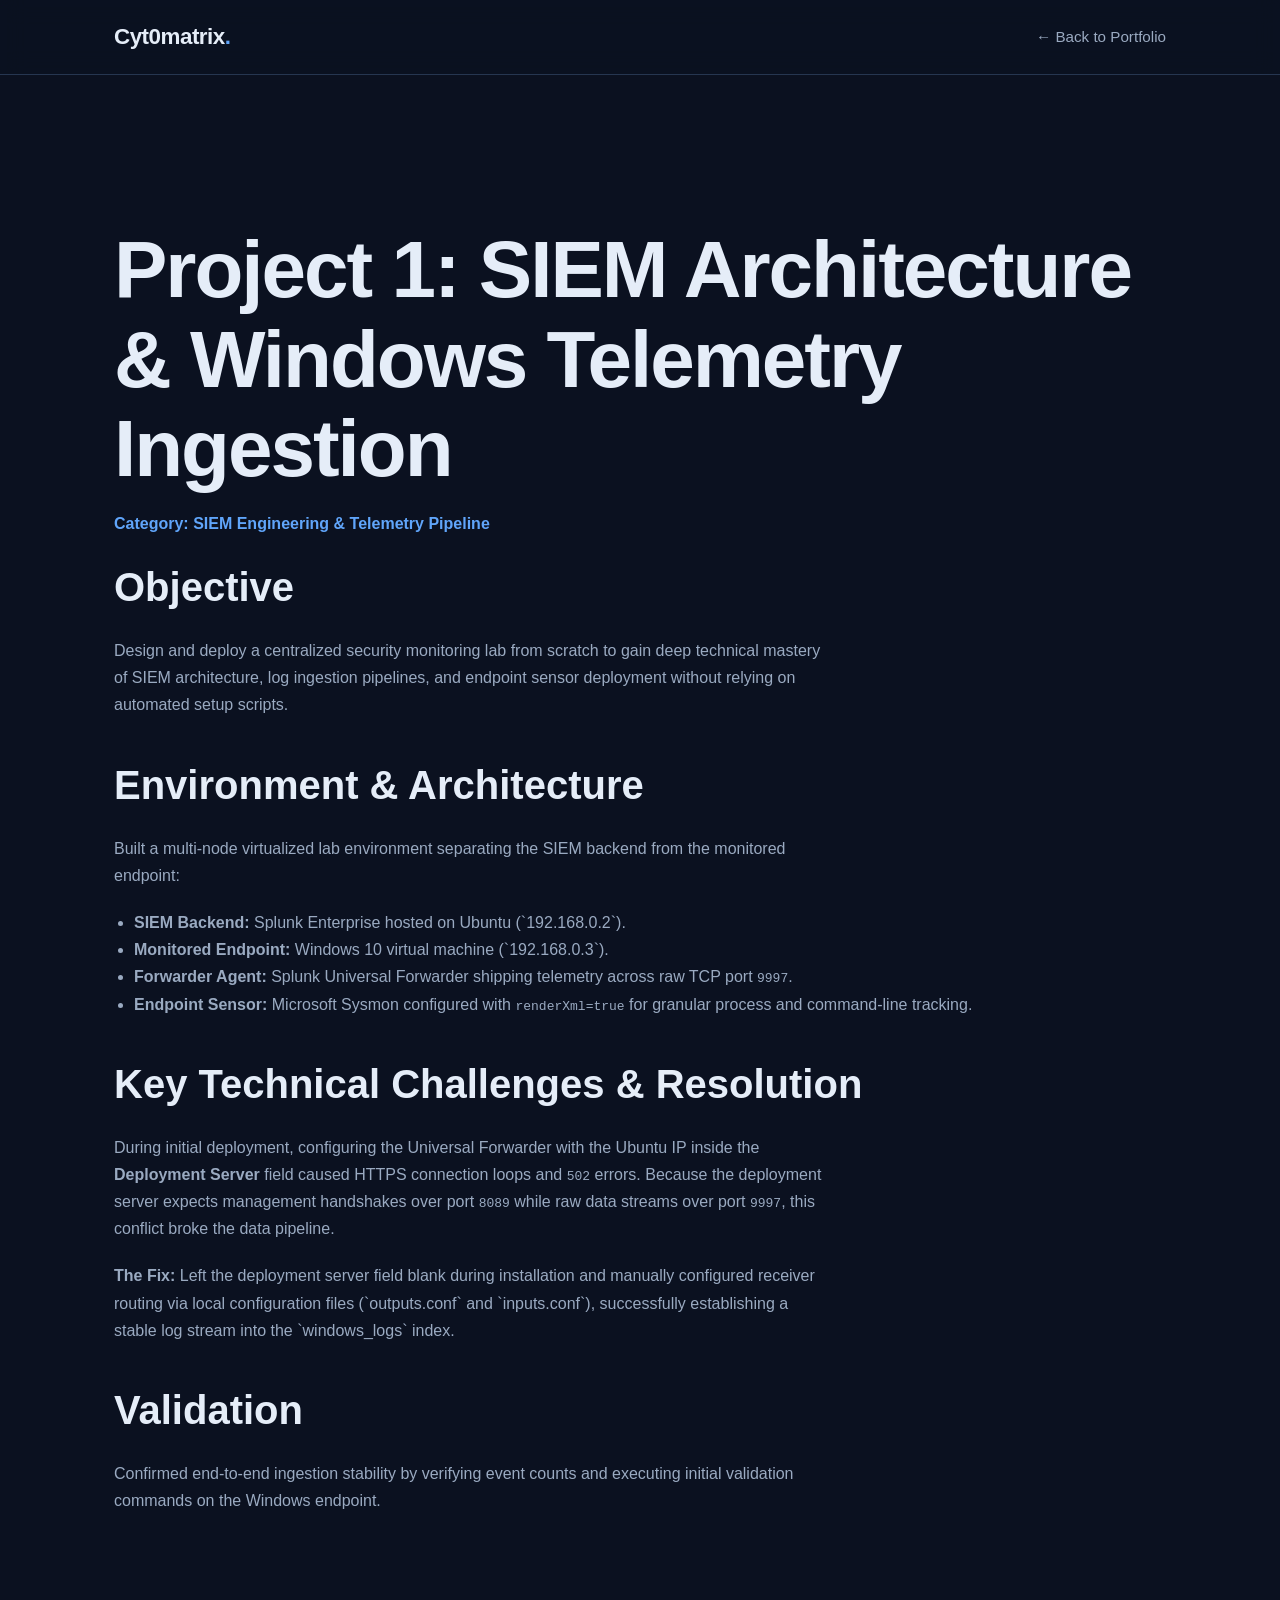
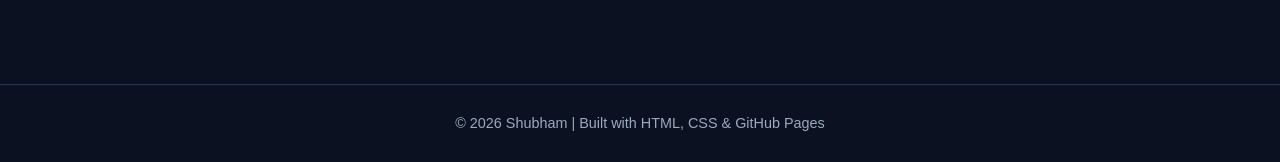
==== projects/project1.html @ 797681f8 "Rename project1.html.txt to project1.html" ====
<!DOCTYPE html>
<html lang="en">
<head>
    <meta charset="UTF-8">
    <meta name="viewport" content="width=device-width, initial-scale=1.0">
    <title>Project 1: SIEM Architecture | Cyt0matrix Portfolio</title>
    <link rel="stylesheet" href="../style.css">
</head>
<body>
    <header>
        <nav>
            <a href="../index.html" class="logo">Cyt0matrix<span>.</span></a>
            <ul>
                <li><a href="../index.html#projects">&larr; Back to Portfolio</a></li>
            </ul>
        </nav>
    </header>

    <main style="padding-top: 60px; padding-bottom: 60px;">
        <section>
            <h1>Project 1: SIEM Architecture & Windows Telemetry Ingestion</h1>
            <p style="color: var(--accent); font-weight: bold; margin-bottom: 24px;">Category: SIEM Engineering & Telemetry Pipeline</p>
            
            <h2>Objective</h2>
            <p>
                Design and deploy a centralized security monitoring lab from scratch to gain deep technical mastery of SIEM architecture, log ingestion pipelines, and endpoint sensor deployment without relying on automated setup scripts.
            </p>

            <h2 style="margin-top: 40px;">Environment & Architecture</h2>
            <p>
                Built a multi-node virtualized lab environment separating the SIEM backend from the monitored endpoint:
            </p>
            <ul style="color: var(--muted); margin-left: 20px; margin-bottom: 20px;">
                <li><strong>SIEM Backend:</strong> Splunk Enterprise hosted on Ubuntu (`192.168.0.2`).</li>
                <li><strong>Monitored Endpoint:</strong> Windows 10 virtual machine (`192.168.0.3`).</li>
                <li><strong>Forwarder Agent:</strong> Splunk Universal Forwarder shipping telemetry across raw TCP port <code>9997</code>.</li>
                <li><strong>Endpoint Sensor:</strong> Microsoft Sysmon configured with <code>renderXml=true</code> for granular process and command-line tracking.</li>
            </ul>

            <h2 style="margin-top: 40px;">Key Technical Challenges & Resolution</h2>
            <p>
                During initial deployment, configuring the Universal Forwarder with the Ubuntu IP inside the <strong>Deployment Server</strong> field caused HTTPS connection loops and <code>502</code> errors. Because the deployment server expects management handshakes over port <code>8089</code> while raw data streams over port <code>9997</code>, this conflict broke the data pipeline.
            </p>
            <p>
                <strong>The Fix:</strong> Left the deployment server field blank during installation and manually configured receiver routing via local configuration files (`outputs.conf` and `inputs.conf`), successfully establishing a stable log stream into the `windows_logs` index.
            </p>

            <h2 style="margin-top: 40px;">Validation</h2>
            <p>
                Confirmed end-to-end ingestion stability by verifying event counts and executing initial validation commands on the Windows endpoint.
            </p>
        </section>
    </main>

    <footer>
        <p>&copy; 2026 Shubham | Built with HTML, CSS &amp; GitHub Pages</p>
    </footer>
</body>
</html>
---- style.css ----
/* ========================================
   CYT0MATRIX | SOC ANALYST PORTFOLIO
   ======================================== */

:root {
    --background: #0b1120;
    --surface: #111b2e;
    --surface-light: #17243a;
    --text: #e5edf8;
    --muted: #9aaac1;
    --accent: #60a5fa;
    --accent-hover: #93c5fd;
    --border: #263650;
    --max-width: 1100px;
}

* {
    margin: 0;
    padding: 0;
    box-sizing: border-box;
    scroll-behavior: smooth;
}

body {
    background: var(--background);
    color: var(--text);
    font-family: Arial, Helvetica, sans-serif;
    line-height: 1.7;
}

a {
    color: var(--accent);
    text-decoration: none;
    transition: color 0.2s ease;
}

a:hover {
    color: var(--accent-hover);
}

header {
    position: sticky;
    top: 0;
    z-index: 100;
    background: rgba(11, 17, 32, 0.94);
    border-bottom: 1px solid var(--border);
    backdrop-filter: blur(12px);
}

nav {
    max-width: var(--max-width);
    margin: auto;
    padding: 18px 24px;
    display: flex;
    justify-content: space-between;
    align-items: center;
    gap: 24px;
}

.logo {
    color: var(--text);
    font-size: 1.4rem;
    font-weight: 800;
    letter-spacing: -0.5px;
}

.logo span {
    color: var(--accent);
}

nav ul {
    display: flex;
    list-style: none;
    gap: 26px;
}

nav ul a {
    color: var(--muted);
    font-size: 0.95rem;
}

nav ul a:hover {
    color: var(--accent);
}

main {
    max-width: var(--max-width);
    margin: auto;
    padding: 0 24px;
}

section {
    padding: 90px 0;
    scroll-margin-top: 75px;
}

#home {
    min-height: 80vh;
    display: flex;
    flex-direction: column;
    align-items: flex-start;
    justify-content: center;
}

#home > p:first-child {
    color: var(--accent);
    font-size: 0.85rem;
    font-weight: bold;
    letter-spacing: 3px;
    margin-bottom: 18px;
}

h1 {
    font-size: clamp(2.8rem, 7vw, 5rem);
    line-height: 1.12;
    letter-spacing: -2px;
    margin-bottom: 16px;
}

h2 {
    font-size: clamp(1.8rem, 4vw, 2.5rem);
    line-height: 1.3;
    margin-bottom: 24px;
}

#home h2 {
    color: var(--accent);
    font-size: clamp(1.15rem, 3vw, 1.65rem);
    margin-bottom: 20px;
}

section > p,
#home > p:not(:first-child) {
    color: var(--muted);
    max-width: 720px;
    margin-bottom: 20px;
}

#home > p:not(:first-child) {
    font-size: 1.08rem;
}

#home > a {
    display: inline-block;
    margin: 18px 12px 0 0;
    padding: 11px 20px;
    border: 1px solid var(--accent);
    border-radius: 6px;
    font-weight: bold;
}

#home > a:first-of-type {
    background: var(--accent);
    color: var(--background);
}

#home > a:first-of-type:hover {
    background: var(--accent-hover);
}

#about,
#projects,
#skills,
#contact {
    border-top: 1px solid var(--border);
}

article {
    background: var(--surface);
    border: 1px solid var(--border);
    border-radius: 10px;
    padding: 26px;
    margin-top: 20px;
    transition: transform 0.2s ease, border-color 0.2s ease;
}

article:hover {
    transform: translateY(-4px);
    border-color: var(--accent);
}

article h3,
#skills h3 {
    margin-bottom: 10px;
    color: var(--text);
}

article p {
    color: var(--muted);
    margin-bottom: 14px;
}

article span {
    display: inline-block;
    color: var(--accent);
    background: var(--surface-light);
    border-radius: 4px;
    padding: 4px 10px;
    font-size: 0.85rem;
}

#skills h3 {
    margin-top: 26px;
}

#skills h3:first-of-type {
    margin-top: 0;
}

#skills p {
    color: var(--muted);
}

#contact a {
    display: inline-block;
    margin-top: 10px;
    padding: 10px 18px;
    border: 1px solid var(--accent);
    border-radius: 6px;
}

footer {
    border-top: 1px solid var(--border);
    text-align: center;
    padding: 26px 20px;
    color: var(--muted);
    font-size: 0.9rem;
}

/* Responsive layout for phones and small screens */

@media (max-width: 650px) {
    nav {
        flex-direction: column;
        gap: 12px;
    }

    nav ul {
        flex-wrap: wrap;
        justify-content: center;
        gap: 14px;
    }

    section {
        padding: 65px 0;
    }

    #home {
        min-height: 70vh;
    }

    h1 {
        letter-spacing: -1px;
    }

    article {
        padding: 20px;
    }
}
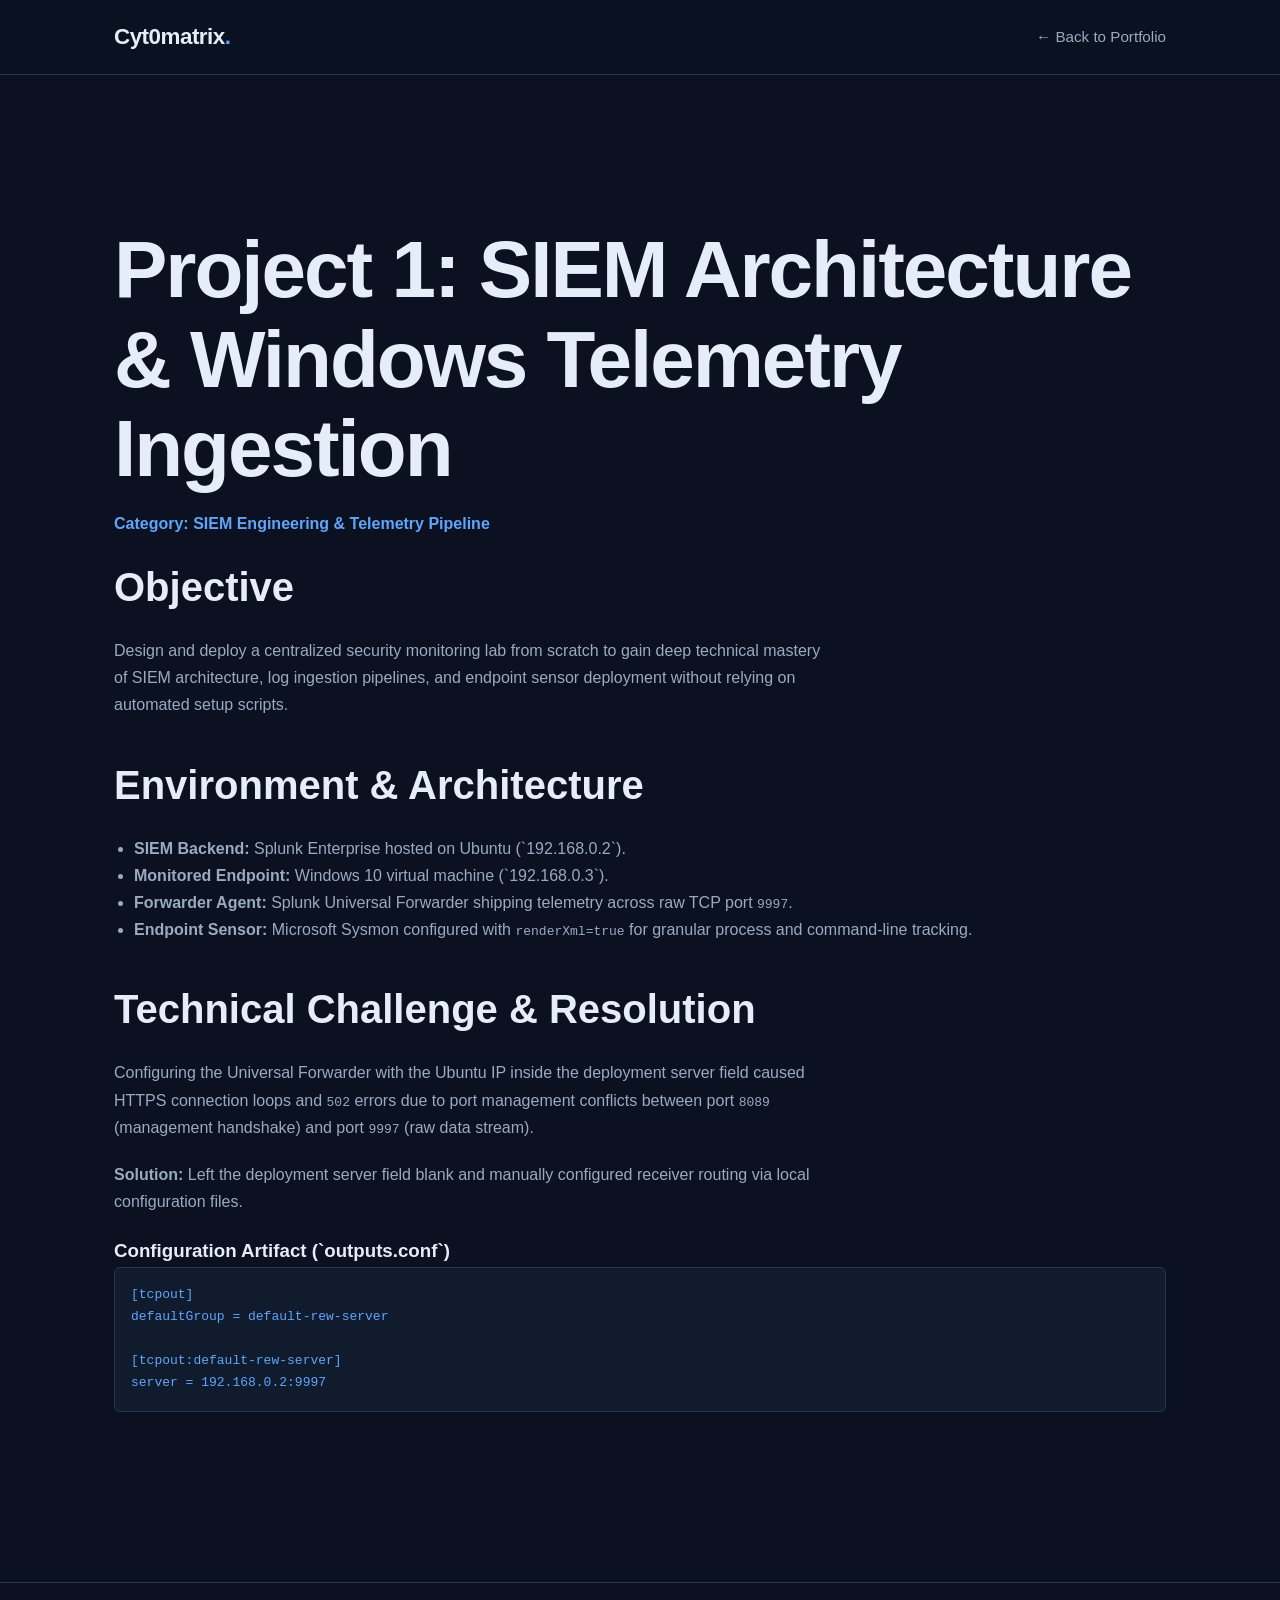
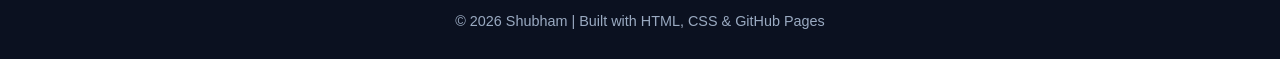
==== commit a436d8ea: "Update project1.html" ====
--- a/projects/project1.html
+++ b/projects/project1.html
@@ -27,9 +27,6 @@
             </p>
 
             <h2 style="margin-top: 40px;">Environment & Architecture</h2>
-            <p>
-                Built a multi-node virtualized lab environment separating the SIEM backend from the monitored endpoint:
-            </p>
             <ul style="color: var(--muted); margin-left: 20px; margin-bottom: 20px;">
                 <li><strong>SIEM Backend:</strong> Splunk Enterprise hosted on Ubuntu (`192.168.0.2`).</li>
                 <li><strong>Monitored Endpoint:</strong> Windows 10 virtual machine (`192.168.0.3`).</li>
@@ -37,18 +34,20 @@
                 <li><strong>Endpoint Sensor:</strong> Microsoft Sysmon configured with <code>renderXml=true</code> for granular process and command-line tracking.</li>
             </ul>
 
-            <h2 style="margin-top: 40px;">Key Technical Challenges & Resolution</h2>
+            <h2 style="margin-top: 40px;">Technical Challenge & Resolution</h2>
             <p>
-                During initial deployment, configuring the Universal Forwarder with the Ubuntu IP inside the <strong>Deployment Server</strong> field caused HTTPS connection loops and <code>502</code> errors. Because the deployment server expects management handshakes over port <code>8089</code> while raw data streams over port <code>9997</code>, this conflict broke the data pipeline.
+                Configuring the Universal Forwarder with the Ubuntu IP inside the deployment server field caused HTTPS connection loops and <code>502</code> errors due to port management conflicts between port <code>8089</code> (management handshake) and port <code>9997</code> (raw data stream).
             </p>
             <p>
-                <strong>The Fix:</strong> Left the deployment server field blank during installation and manually configured receiver routing via local configuration files (`outputs.conf` and `inputs.conf`), successfully establishing a stable log stream into the `windows_logs` index.
+                <strong>Solution:</strong> Left the deployment server field blank and manually configured receiver routing via local configuration files.
             </p>
+            
+            <h3 style="margin-top: 20px; color: var(--text);">Configuration Artifact (`outputs.conf`)</h3>
+            <pre style="background: var(--surface); border: 1px solid var(--border); padding: 16px; border-radius: 6px; color: var(--accent); overflow-x: auto; margin-bottom: 20px;"><code>[tcpout]
+defaultGroup = default-rew-server
 
-            <h2 style="margin-top: 40px;">Validation</h2>
-            <p>
-                Confirmed end-to-end ingestion stability by verifying event counts and executing initial validation commands on the Windows endpoint.
-            </p>
+[tcpout:default-rew-server]
+server = 192.168.0.2:9997</code></pre>
         </section>
     </main>
 
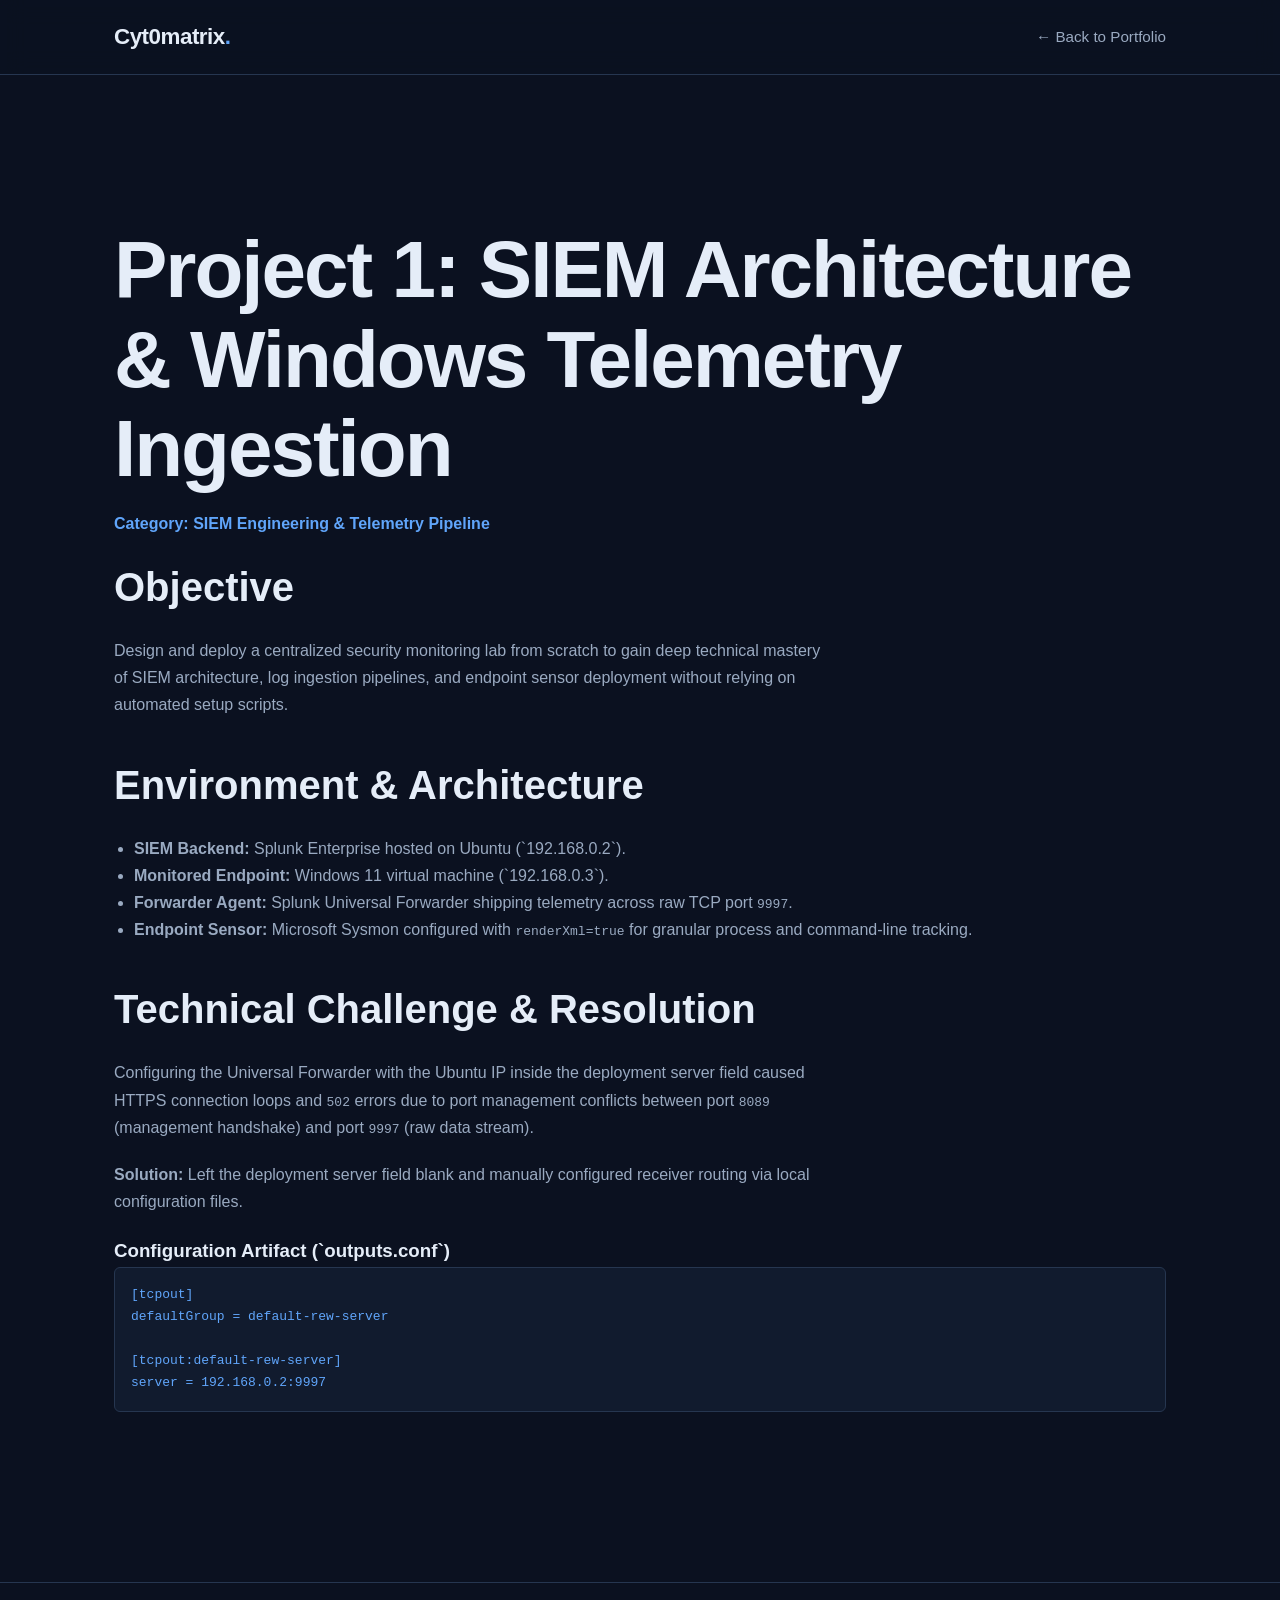
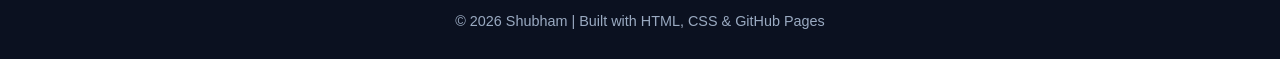
==== commit 8a8f2cf1: "Update project1.html" ====
--- a/projects/project1.html
+++ b/projects/project1.html
@@ -29,7 +29,7 @@
             <h2 style="margin-top: 40px;">Environment & Architecture</h2>
             <ul style="color: var(--muted); margin-left: 20px; margin-bottom: 20px;">
                 <li><strong>SIEM Backend:</strong> Splunk Enterprise hosted on Ubuntu (`192.168.0.2`).</li>
-                <li><strong>Monitored Endpoint:</strong> Windows 10 virtual machine (`192.168.0.3`).</li>
+                <li><strong>Monitored Endpoint:</strong> Windows 11 virtual machine (`192.168.0.3`).</li>
                 <li><strong>Forwarder Agent:</strong> Splunk Universal Forwarder shipping telemetry across raw TCP port <code>9997</code>.</li>
                 <li><strong>Endpoint Sensor:</strong> Microsoft Sysmon configured with <code>renderXml=true</code> for granular process and command-line tracking.</li>
             </ul>
